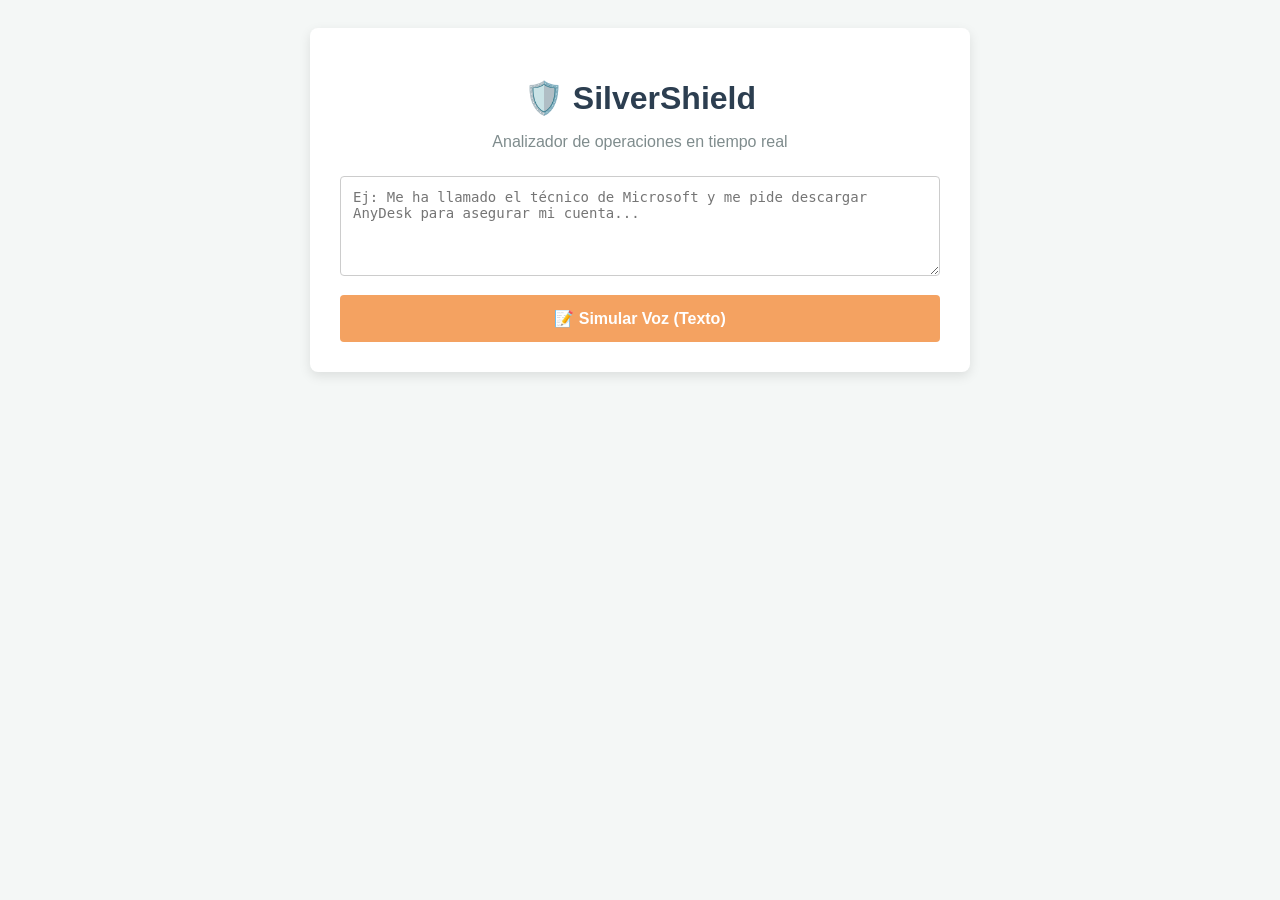
==== index.html @ 68d5d413 "Core funcional: Audio de ElevenLabs, Claude y frontend completados" ====
<!DOCTYPE html>
<html lang="es">
<head>
    <meta charset="UTF-8">
    <meta name="viewport" content="width=device-width, initial-scale=1.0">
    <title>SilverShield - Seguridad Bancaria</title>
    <style>
        body { font-family: 'Segoe UI', Tahoma, Geneva, Verdana, sans-serif; background-color: #f4f7f6; padding: 20px; }
        .container { max-width: 600px; margin: 0 auto; background: white; padding: 30px; border-radius: 8px; box-shadow: 0 4px 12px rgba(0,0,0,0.1); }
        h1 { color: #2c3e50; text-align: center; margin-bottom: 5px; }
        p { text-align: center; color: #7f8c8d; margin-bottom: 25px; }
        textarea { width: 100%; height: 100px; padding: 12px; border: 1px solid #ccc; border-radius: 4px; box-sizing: border-box; resize: vertical; font-size: 14px; }
        button { display: block; width: 100%; padding: 14px; margin-top: 15px; background: #f4a261; color: white; border: none; border-radius: 4px; font-size: 16px; font-weight: bold; cursor: pointer; transition: background 0.3s; }
        button:hover { background: #e76f51; }
        #resultado { margin-top: 20px; padding: 15px; border-radius: 4px; display: none; font-weight: bold; }
        .alerta { background: #ffebee; border-left: 5px solid #f44336; color: #b71c1c; }
        .seguro { background: #e8f5e9; border-left: 5px solid #4caf50; color: #1b5e20; }
        .error { background: #fff3e0; border-left: 5px solid #ff9800; color: #e65100; }
    </style>
</head>
<body>
    <div class="container">
        <h1>🛡️ SilverShield</h1>
        <p>Analizador de operaciones en tiempo real</p>
        
        <textarea id="textoUsuario" placeholder="Ej: Me ha llamado el técnico de Microsoft y me pide descargar AnyDesk para asegurar mi cuenta..."></textarea>
        
        <button id="btnSimular" onclick="procesarTexto()">📝 Simular Voz (Texto)</button>
        
        <div id="resultado"></div>
    </div>

    <script>
        async function procesarTexto() {
            const btnSimular = document.getElementById("btnSimular");
            const texto = document.getElementById("textoUsuario").value;
            const divResultado = document.getElementById("resultado");

            if (!texto.trim()) {
                alert("Por favor, escribe un texto primero.");
                return;
            }

            // Cambiar botón a estado de carga
            btnSimular.innerText = "⏳ Analizando seguridad...";
            btnSimular.style.background = "#ccc";
            divResultado.style.display = "none";
            divResultado.className = "";
            divResultado.innerText = "";

            try {
                const response = await fetch("/analizar", {
                    method: "POST",
                    headers: {
                        "Content-Type": "application/json"
                    },
                    body: JSON.stringify({ texto: texto })
                });

                const datos = await response.json();

                divResultado.style.display = "block";

                if (datos.exito) {
                    divResultado.innerText = datos.advertencia;
                    
                    if (datos.advertencia.includes("Análisis seguro")) {
                        divResultado.className = "seguro";
                    } else {
                        divResultado.className = "alerta";
                    }

                    // Reproductor blindado con aviso de errores
                    if (datos.audio_base64) {
                        const audio = new Audio("data:audio/mpeg;base64," + datos.audio_base64);
                        audio.play().then(() => {
                            console.log("Audio reproduciendo bien.");
                        }).catch(error => {
                            alert("El navegador ha bloqueado el sonido.\nMotivo: " + error.message + "\n\nPara solucionarlo, haz clic en Aceptar, luego haz un clic en cualquier zona blanca de la página y vuelve a darle a Simular Voz.");
                        });
                    }
                } else {
                    divResultado.innerText = datos.error_detectado;
                    divResultado.className = "error";
                }
            } catch (error) {
                divResultado.style.display = "block";
                divResultado.innerText = "Error de conexión con el servidor local.";
                divResultado.className = "error";
            } finally {
                // Restaurar botón a su estado normal
                btnSimular.innerText = "📝 Simular Voz (Texto)";
                btnSimular.style.background = "#f4a261";
            }
        }
    </script>
</body>
</html>
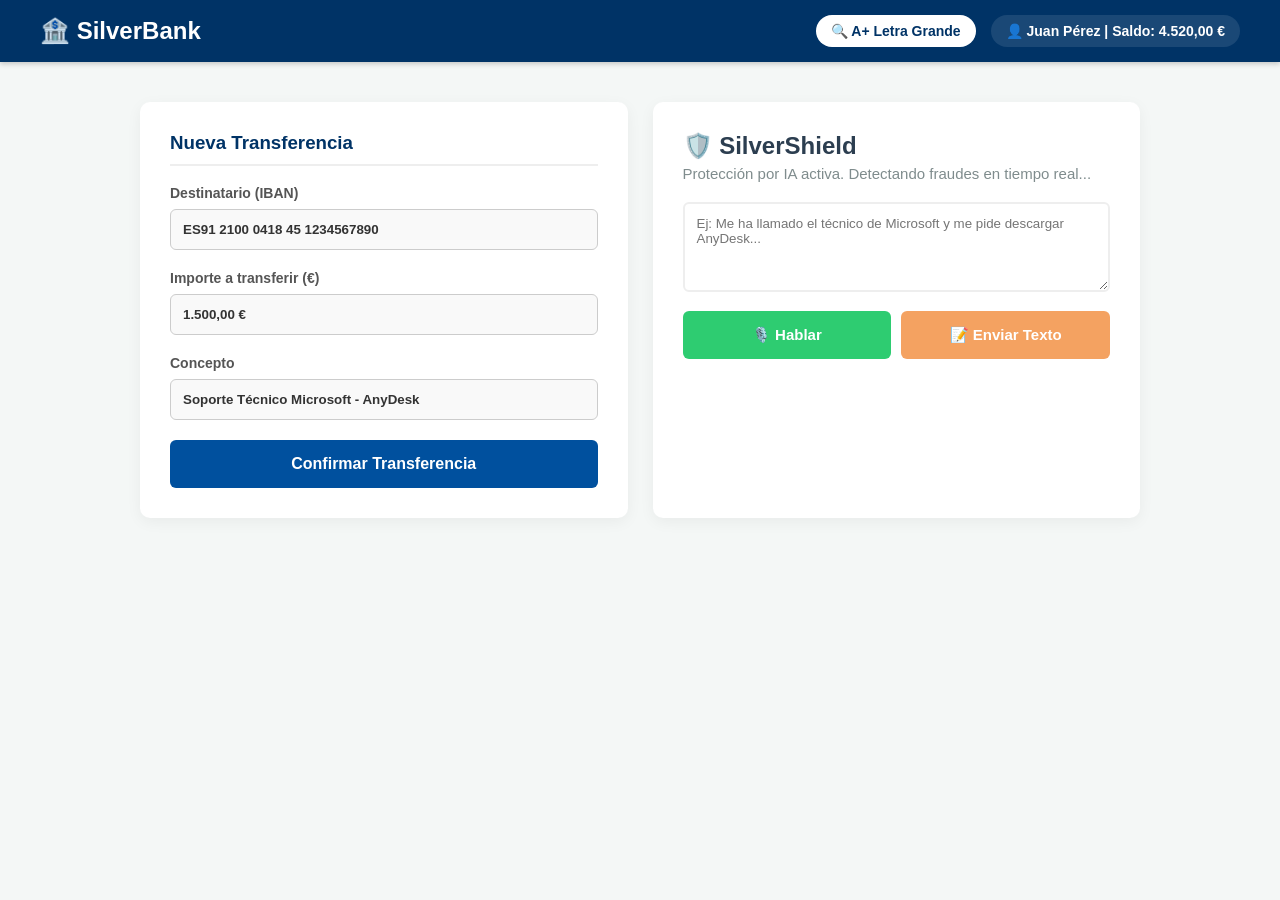
==== commit b2ed8fc6: "Añadido botón de accesibilidad y familiar" ====
--- a/index.html
+++ b/index.html
@@ -3,62 +3,219 @@
 <head>
     <meta charset="UTF-8">
     <meta name="viewport" content="width=device-width, initial-scale=1.0">
-    <title>SilverShield - Seguridad Bancaria</title>
+    <title>SilverBank - Área Clientes</title>
     <style>
-        body { font-family: 'Segoe UI', Tahoma, Geneva, Verdana, sans-serif; background-color: #f4f7f6; padding: 20px; }
-        .container { max-width: 600px; margin: 0 auto; background: white; padding: 30px; border-radius: 8px; box-shadow: 0 4px 12px rgba(0,0,0,0.1); }
-        h1 { color: #2c3e50; text-align: center; margin-bottom: 5px; }
-        p { text-align: center; color: #7f8c8d; margin-bottom: 25px; }
-        textarea { width: 100%; height: 100px; padding: 12px; border: 1px solid #ccc; border-radius: 4px; box-sizing: border-box; resize: vertical; font-size: 14px; }
-        button { display: block; width: 100%; padding: 14px; margin-top: 15px; background: #f4a261; color: white; border: none; border-radius: 4px; font-size: 16px; font-weight: bold; cursor: pointer; transition: background 0.3s; }
-        button:hover { background: #e76f51; }
-        #resultado { margin-top: 20px; padding: 15px; border-radius: 4px; display: none; font-weight: bold; }
-        .alerta { background: #ffebee; border-left: 5px solid #f44336; color: #b71c1c; }
-        .seguro { background: #e8f5e9; border-left: 5px solid #4caf50; color: #1b5e20; }
-        .error { background: #fff3e0; border-left: 5px solid #ff9800; color: #e65100; }
+        /* Estilos generales y variables de color */
+        :root { 
+            --banco-primario: #003366; 
+            --banco-secundario: #00509e; 
+            --shield-acento: #f4a261; 
+            --fondo: #f4f7f6; 
+        }
+        body { font-family: 'Segoe UI', Tahoma, Geneva, Verdana, sans-serif; background-color: var(--fondo); margin: 0; transition: all 0.3s ease; }
+        
+        /* Navbar con botón de accesibilidad */
+        .navbar { background: var(--banco-primario); color: white; padding: 15px 40px; display: flex; justify-content: space-between; align-items: center; box-shadow: 0 2px 5px rgba(0,0,0,0.2); }
+        .navbar h2 { margin: 0; display: flex; align-items: center; gap: 10px; }
+        .controles-top { display: flex; gap: 15px; align-items: center; }
+        .usuario-info { font-size: 14px; font-weight: bold; background: rgba(255,255,255,0.1); padding: 8px 15px; border-radius: 20px; }
+        .btn-accesibilidad { background: white; color: var(--banco-primario); border: none; padding: 8px 15px; border-radius: 20px; font-weight: bold; cursor: pointer; transition: background 0.2s; font-size: 14px; }
+        .btn-accesibilidad:hover { background: #e0e0e0; }
+
+        .container { max-width: 1000px; margin: 40px auto; display: flex; gap: 25px; padding: 0 20px; flex-wrap: wrap; }
+        .card { background: white; padding: 30px; border-radius: 10px; box-shadow: 0 4px 15px rgba(0,0,0,0.05); flex: 1; min-width: 320px; transition: all 0.3s ease; }
+
+        .card h3 { color: var(--banco-primario); margin-top: 0; border-bottom: 2px solid #eee; padding-bottom: 10px; }
+        .form-group { margin-bottom: 20px; }
+        label { display: block; font-weight: bold; margin-bottom: 8px; color: #555; font-size: 14px; }
+        input[type="text"] { width: 100%; padding: 12px; border: 1px solid #ccc; border-radius: 6px; box-sizing: border-box; background-color: #f9f9f9; color: #333; font-weight: bold; transition: all 0.3s ease; }
+        
+        .btn-transfer { background: var(--banco-secundario); color: white; border: none; padding: 15px; width: 100%; border-radius: 6px; font-size: 16px; font-weight: bold; cursor: pointer; transition: background 0.3s; }
+        .btn-transfer:hover:not(:disabled) { background: var(--banco-primario); }
+        .btn-transfer:disabled { cursor: not-allowed; opacity: 0.9; }
+
+        /* Botón de familiar (oculto por defecto) */
+        .btn-familiar { background: #2ecc71; color: white; border: none; padding: 15px; width: 100%; border-radius: 6px; font-size: 18px; font-weight: bold; cursor: pointer; margin-top: 15px; display: none; animation: aparecer 0.5s ease-out; }
+        .btn-familiar:hover { background: #27ae60; }
+        
+        @keyframes aparecer {
+            from { opacity: 0; transform: translateY(-10px); }
+            to { opacity: 1; transform: translateY(0); }
+        }
+
+        .shield-header { display: flex; align-items: center; gap: 10px; color: #2c3e50; margin-bottom: 5px; }
+        .shield-header h2 { margin: 0; }
+        textarea { width: 100%; height: 90px; padding: 12px; border: 2px solid #eee; border-radius: 6px; box-sizing: border-box; resize: vertical; margin-bottom: 15px; font-family: inherit; transition: all 0.3s ease; }
+        textarea:focus { outline: none; border-color: var(--shield-acento); }
+        
+        .botones-accion { display: flex; gap: 10px; margin-bottom: 15px; }
+        
+        .btn-shield { color: white; border: none; padding: 15px; border-radius: 6px; font-size: 15px; font-weight: bold; cursor: pointer; transition: background 0.3s; flex: 1; display: flex; justify-content: center; align-items: center; gap: 8px; }
+        .btn-texto { background: var(--shield-acento); }
+        .btn-texto:hover:not(:disabled) { background: #e76f51; }
+        .btn-micro { background: #2ecc71; }
+        .btn-micro:hover:not(:disabled) { background: #27ae60; }
+        .btn-micro.grabando { background: #e74c3c; animation: latido 1.5s infinite; }
+
+        @keyframes latido { 0% { transform: scale(1); } 50% { transform: scale(1.02); } 100% { transform: scale(1); } }
+        
+        #resultado { padding: 15px; border-radius: 6px; display: none; font-weight: bold; line-height: 1.5; font-size: 16px; }
+        .alerta { background: #ffebee; border-left: 8px solid #f44336; color: #b71c1c; }
+        .seguro { background: #e8f5e9; border-left: 8px solid #4caf50; color: #1b5e20; }
+        .error { background: #fff3e0; border-left: 8px solid #ff9800; color: #e65100; }
+
+        /* === MODO ACCESIBILIDAD (Tercera Edad) === */
+        body.modo-accesible { font-size: 120%; }
+        body.modo-accesible .card { border: 2px solid #333; box-shadow: 0 4px 20px rgba(0,0,0,0.15); }
+        body.modo-accesible input[type="text"], body.modo-accesible textarea, body.modo-accesible button { font-size: 110%; border: 2px solid #666; }
+        body.modo-accesible label { font-size: 110%; color: #000; }
+        body.modo-accesible .alerta { font-size: 120%; border-left-width: 12px; }
     </style>
 </head>
 <body>
+    <div class="navbar">
+        <h2>🏦 SilverBank</h2>
+        <div class="controles-top">
+            <button class="btn-accesibilidad" onclick="toggleAccesibilidad()">🔍 A+ Letra Grande</button>
+            <div class="usuario-info">👤 Juan Pérez | Saldo: 4.520,00 €</div>
+        </div>
+    </div>
+
     <div class="container">
-        <h1>🛡️ SilverShield</h1>
-        <p>Analizador de operaciones en tiempo real</p>
-        
-        <textarea id="textoUsuario" placeholder="Ej: Me ha llamado el técnico de Microsoft y me pide descargar AnyDesk para asegurar mi cuenta..."></textarea>
-        
-        <button id="btnSimular" onclick="procesarTexto()">📝 Simular Voz (Texto)</button>
-        
-        <div id="resultado"></div>
+        <!-- Columna Izquierda: Formulario de banco falso -->
+        <div class="card">
+            <h3>Nueva Transferencia</h3>
+            <div class="form-group">
+                <label>Destinatario (IBAN)</label>
+                <input type="text" value="ES91 2100 0418 45 1234567890" disabled>
+            </div>
+            <div class="form-group">
+                <label>Importe a transferir (€)</label>
+                <input type="text" value="1.500,00 €" disabled>
+            </div>
+            <div class="form-group">
+                <label>Concepto</label>
+                <input type="text" value="Soporte Técnico Microsoft - AnyDesk" disabled>
+            </div>
+            
+            <button class="btn-transfer" id="btnTransferencia" onclick="alert('Iniciando proceso de transferencia...')">Confirmar Transferencia</button>
+            
+            <!-- Botón de emergencia oculto por defecto -->
+            <button class="btn-familiar" id="btnFamiliar" onclick="alert('Iniciando llamada de emergencia con tu hijo/a...')">
+                📞 Llamar a mi hijo/a (Contacto Seguro)
+            </button>
+        </div>
+
+        <!-- Columna Derecha: Módulo SilverShield -->
+        <div class="card">
+            <div class="shield-header"><h2>🛡️ SilverShield</h2></div>
+            <p style="color: #7f8c8d; font-size: 15px; margin-top: 0; margin-bottom: 20px;">
+                Protección por IA activa. Detectando fraudes en tiempo real...
+            </p>
+            
+            <textarea id="textoUsuario" placeholder="Ej: Me ha llamado el técnico de Microsoft y me pide descargar AnyDesk..."></textarea>
+            
+            <div class="botones-accion">
+                <button id="btnMicrofono" class="btn-shield btn-micro" onclick="iniciarGrabacion()">
+                    🎙️ Hablar
+                </button>
+                <button id="btnSimular" class="btn-shield btn-texto" onclick="procesarTexto()">
+                    📝 Enviar Texto
+                </button>
+            </div>
+            
+            <div id="resultado"></div>
+        </div>
     </div>
 
     <script>
+        // --- 1. MODO ACCESIBILIDAD ---
+        function toggleAccesibilidad() {
+            document.body.classList.toggle("modo-accesible");
+        }
+
+        // --- 2. LÓGICA DEL MICRÓFONO ---
+        let reconocimiento;
+        let grabando = false;
+        const btnMicro = document.getElementById("btnMicrofono");
+        const areaTexto = document.getElementById("textoUsuario");
+
+        if ('webkitSpeechRecognition' in window || 'SpeechRecognition' in window) {
+            const SpeechRecognition = window.SpeechRecognition || window.webkitSpeechRecognition;
+            reconocimiento = new SpeechRecognition();
+            reconocimiento.lang = 'es-ES'; 
+            reconocimiento.interimResults = false; 
+
+            reconocimiento.onstart = function() {
+                grabando = true;
+                btnMicro.innerHTML = "🔴 Escuchando...";
+                btnMicro.classList.add("grabando");
+            };
+
+            reconocimiento.onresult = function(event) {
+                const transcripcion = event.results[0][0].transcript;
+                areaTexto.value = transcripcion; 
+                procesarTexto(); 
+            };
+
+            reconocimiento.onerror = function(event) {
+                alert("Error con el micrófono: " + event.error);
+                detenerInterfazGrabacion();
+            };
+
+            reconocimiento.onend = function() {
+                detenerInterfazGrabacion();
+            };
+        } else {
+            btnMicro.style.display = 'none'; 
+        }
+
+        function iniciarGrabacion() {
+            if (grabando) {
+                reconocimiento.stop();
+            } else {
+                areaTexto.value = ""; 
+                reconocimiento.start();
+            }
+        }
+
+        function detenerInterfazGrabacion() {
+            grabando = false;
+            btnMicro.innerHTML = "🎙️ Hablar";
+            btnMicro.classList.remove("grabando");
+        }
+
+        // --- 3. LÓGICA DEL BACKEND (BLOQUEO Y BOTÓN FAMILIAR) ---
         async function procesarTexto() {
             const btnSimular = document.getElementById("btnSimular");
-            const texto = document.getElementById("textoUsuario").value;
+            const texto = areaTexto.value;
             const divResultado = document.getElementById("resultado");
+            const btnTransfer = document.getElementById("btnTransferencia");
+            const btnFamiliar = document.getElementById("btnFamiliar"); // Botón de red de seguridad
 
             if (!texto.trim()) {
-                alert("Por favor, escribe un texto primero.");
+                alert("Por favor, escribe el contexto o usa el micrófono.");
                 return;
             }
 
-            // Cambiar botón a estado de carga
-            btnSimular.innerText = "⏳ Analizando seguridad...";
+            btnSimular.innerHTML = "⏳ Analizando...";
             btnSimular.style.background = "#ccc";
+            btnMicro.disabled = true; 
             divResultado.style.display = "none";
             divResultado.className = "";
             divResultado.innerText = "";
+            
+            // Ocultamos el botón familiar al iniciar un nuevo análisis por si acaso
+            btnFamiliar.style.display = "none";
 
             try {
                 const response = await fetch("/analizar", {
                     method: "POST",
-                    headers: {
-                        "Content-Type": "application/json"
-                    },
+                    headers: { "Content-Type": "application/json" },
                     body: JSON.stringify({ texto: texto })
                 });
 
                 const datos = await response.json();
-
                 divResultado.style.display = "block";
 
                 if (datos.exito) {
@@ -66,17 +223,25 @@
                     
                     if (datos.advertencia.includes("Análisis seguro")) {
                         divResultado.className = "seguro";
+                        btnTransfer.disabled = false;
+                        btnTransfer.style.background = "var(--banco-secundario)";
+                        btnTransfer.innerText = "Confirmar Transferencia";
+                        btnFamiliar.style.display = "none"; // Todo bien, no hace falta llamar a nadie
                     } else {
                         divResultado.className = "alerta";
+                        // Bloqueo de transferencia
+                        btnTransfer.disabled = true;
+                        btnTransfer.style.background = "#e74c3c";
+                        btnTransfer.innerText = "🚫 Bloqueada por Seguridad";
+                        
+                        // EL MOMENTO WOW: Aparece el botón de llamar al familiar
+                        btnFamiliar.style.display = "block";
                     }
 
-                    // Reproductor blindado con aviso de errores
                     if (datos.audio_base64) {
                         const audio = new Audio("data:audio/mpeg;base64," + datos.audio_base64);
-                        audio.play().then(() => {
-                            console.log("Audio reproduciendo bien.");
-                        }).catch(error => {
-                            alert("El navegador ha bloqueado el sonido.\nMotivo: " + error.message + "\n\nPara solucionarlo, haz clic en Aceptar, luego haz un clic en cualquier zona blanca de la página y vuelve a darle a Simular Voz.");
+                        audio.play().catch(error => {
+                            alert("Haz clic en cualquier parte blanca y vuelve a intentarlo.");
                         });
                     }
                 } else {
@@ -88,9 +253,9 @@
                 divResultado.innerText = "Error de conexión con el servidor local.";
                 divResultado.className = "error";
             } finally {
-                // Restaurar botón a su estado normal
-                btnSimular.innerText = "📝 Simular Voz (Texto)";
-                btnSimular.style.background = "#f4a261";
+                btnSimular.innerHTML = "📝 Enviar Texto";
+                btnSimular.style.background = "var(--shield-acento)";
+                btnMicro.disabled = false;
             }
         }
     </script>
